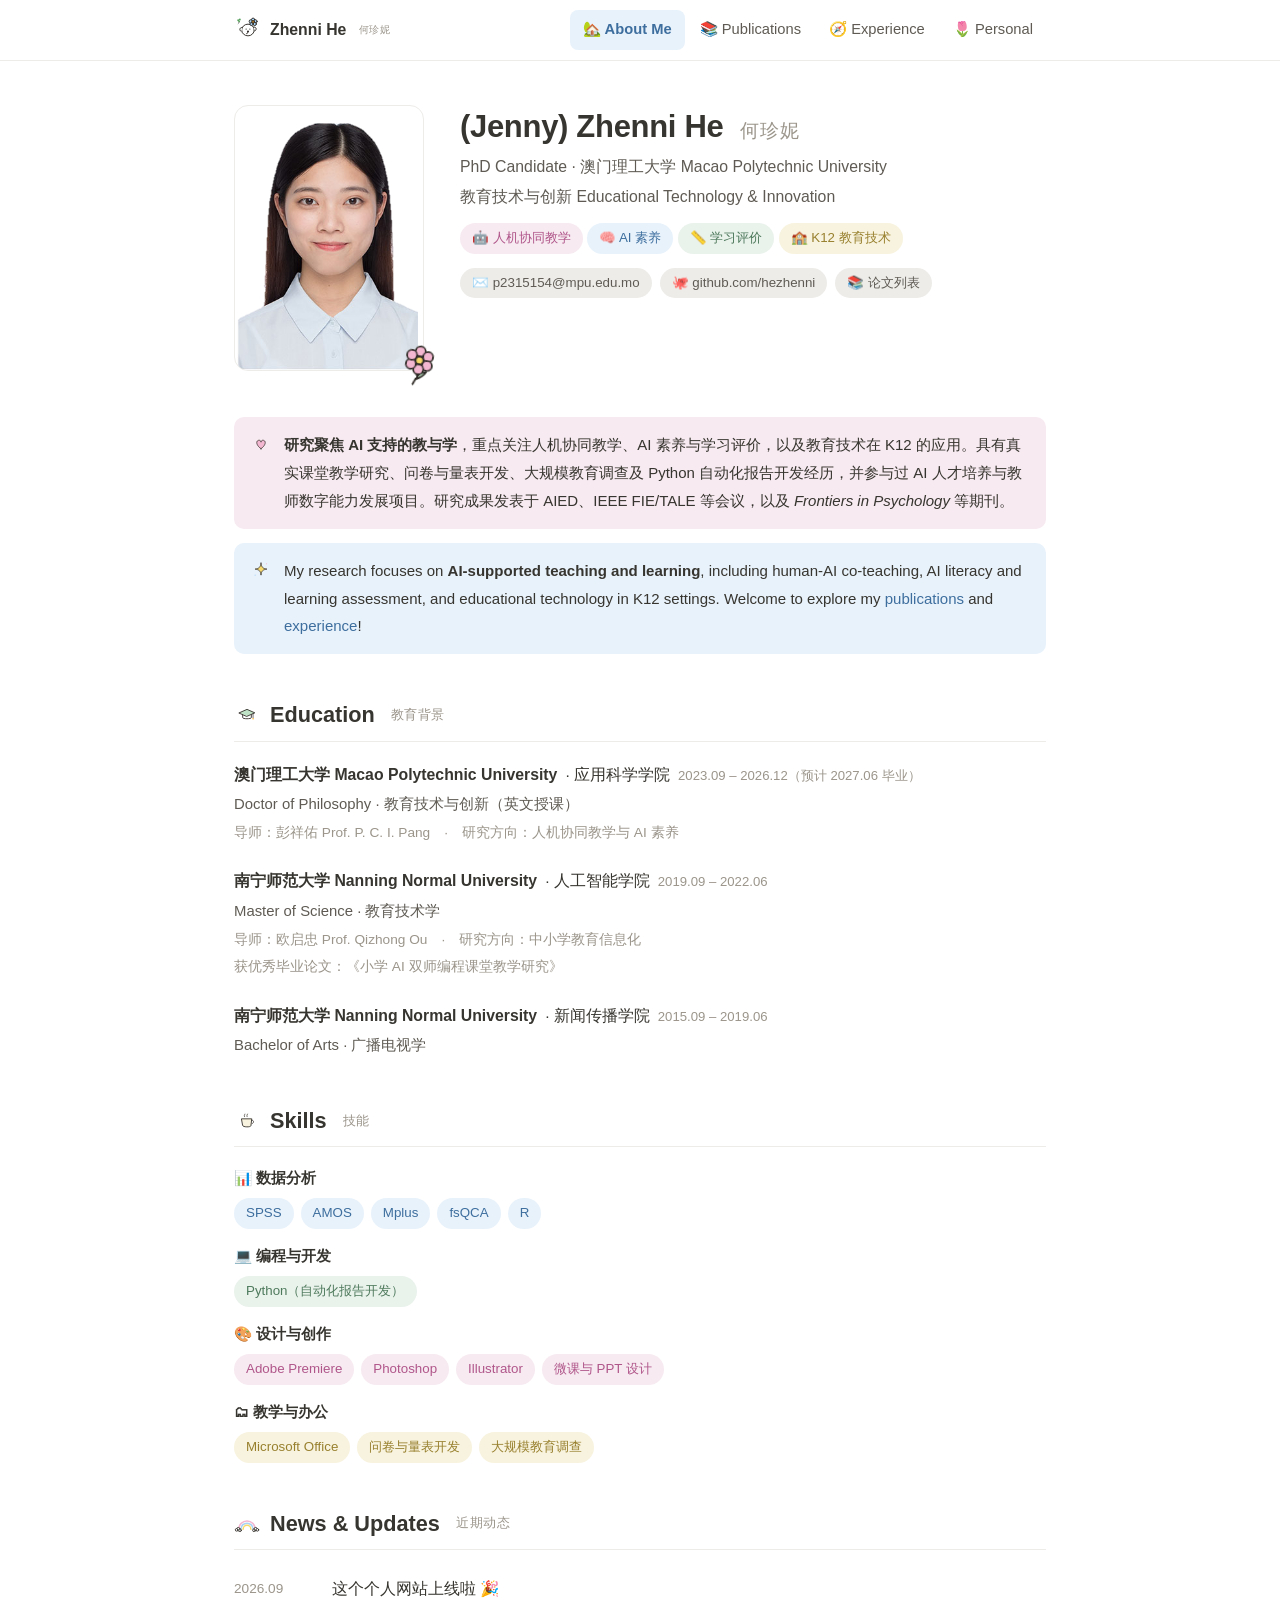
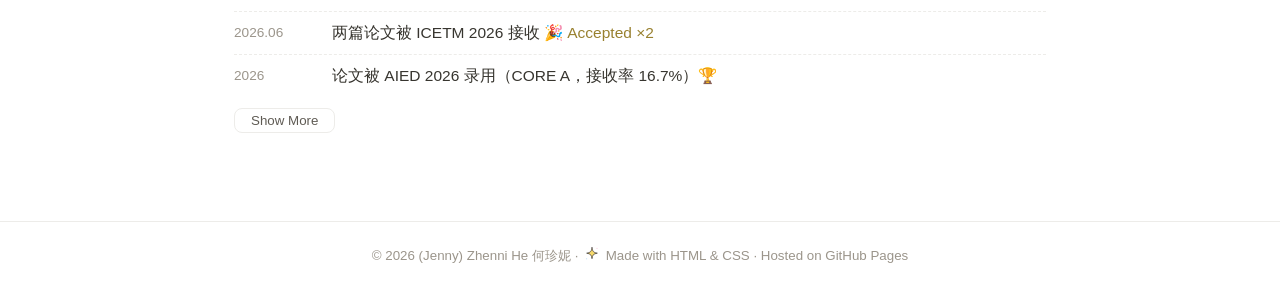
==== index.html @ 429da745 "Add files via upload" ====
<!DOCTYPE html>
<html lang="zh-CN">
<head>
<meta charset="UTF-8">
<meta name="viewport" content="width=device-width, initial-scale=1.0">
<title>(Jenny) Zhenni He 何珍妮 | About Me</title>
<meta name="description" content="个人主页 · (Jenny) Zhenni He — AI支持的教与学 / 人机协同教学 / AI素养">
<link rel="icon" href="images/doodles/sparkle.svg">
<link rel="stylesheet" href="style.css">
</head>
<body>

<nav class="nav">
  <div class="nav-inner">
    <a class="nav-brand" href="index.html">
      <img src="images/doodles/dog-flower.svg" alt="">Zhenni&nbsp;He<span class="cn">何珍妮</span>
    </a>
    <button class="nav-toggle" id="navToggle" aria-label="菜单">☰</button>
    <ul class="nav-menu" id="navMenu">
      <li><a class="active" href="index.html">🏡 About Me</a></li>
      <li><a href="publications.html">📚 Publications</a></li>
      <li><a href="experience.html">🧭 Experience</a></li>
      <li><a href="personal.html">🌷 Personal</a></li>
    </ul>
  </div>
</nav>

<main class="page">

  <!-- ===== HERO ===== -->
  <header class="hero">
    <div class="hero-photo">
      <img class="photo" src="images/profile.png" alt="Zhenni He 的照片">
      <img class="doodle-badge" src="images/doodles/flower.svg" alt="">
    </div>

    <div class="hero-info">
      <h1>(Jenny) Zhenni He <span class="cn">何珍妮</span></h1>
      <p class="hero-title">
        PhD Candidate · 澳门理工大学 Macao Polytechnic University<br>
        教育技术与创新 Educational Technology &amp; Innovation
      </p>

      <p class="hero-tags" style="margin-bottom:0">
        <span class="chip pink">🤖 人机协同教学</span>
        <span class="chip blue">🧠 AI 素养</span>
        <span class="chip green">📏 学习评价</span>
        <span class="chip yellow">🏫 K12 教育技术</span>
      </p>

      <p class="hero-links">
        <a class="chip" href="mailto:p2315154@mpu.edu.mo">✉️ p2315154@mpu.edu.mo</a>
        <a class="chip" href="https://github.com/hezhenni" target="_blank" rel="noopener">🐙 github.com/hezhenni</a>
        <a class="chip" href="publications.html">📚 论文列表</a>
        <!-- 想加 Google Scholar / ORCID / 微信，复制上面一行改链接即可 -->
      </p>
    </div>
  </header>

  <!-- ===== 自我介绍 ===== -->
  <section class="section">
    <div class="callout c-pink">
      <span class="co-icon"><img src="images/doodles/heart.svg" alt=""></span>
      <p><strong>研究聚焦 AI 支持的教与学</strong>，重点关注人机协同教学、AI 素养与学习评价，以及教育技术在 K12 的应用。具有真实课堂教学研究、问卷与量表开发、大规模教育调查及 Python 自动化报告开发经历，并参与过 AI 人才培养与教师数字能力发展项目。研究成果发表于 AIED、IEEE FIE/TALE 等会议，以及 <em>Frontiers in Psychology</em> 等期刊。</p>
    </div>
    <div class="callout c-blue">
      <span class="co-icon"><img src="images/doodles/sparkle.svg" alt=""></span>
      <p>My research focuses on <strong>AI-supported teaching and learning</strong>, including human-AI co-teaching, AI literacy and learning assessment, and educational technology in K12 settings. Welcome to explore my <a href="publications.html">publications</a> and <a href="experience.html">experience</a>!</p>
    </div>
  </section>

  <!-- ===== 教育背景 ===== -->
  <section class="section" id="education">
    <h2 class="section-title"><img src="images/doodles/grad-cap.svg" alt="">Education <span class="cn">教育背景</span></h2>

    <div class="entry">
      <div class="entry-head">
        <strong>澳门理工大学 Macao Polytechnic University</strong> · 应用科学学院
        <span class="entry-date">2023.09 – 2026.12（预计 2027.06 毕业）</span>
      </div>
      <p>Doctor of Philosophy · 教育技术与创新（英文授课）<br>
      <span class="muted">导师：彭祥佑 Prof. P. C. I. Pang　·　研究方向：人机协同教学与 AI 素养</span></p>
    </div>

    <div class="entry">
      <div class="entry-head">
        <strong>南宁师范大学 Nanning Normal University</strong> · 人工智能学院
        <span class="entry-date">2019.09 – 2022.06</span>
      </div>
      <p>Master of Science · 教育技术学<br>
      <span class="muted">导师：欧启忠 Prof. Qizhong Ou　·　研究方向：中小学教育信息化<br>
      获优秀毕业论文：《小学 AI 双师编程课堂教学研究》</span></p>
    </div>

    <div class="entry">
      <div class="entry-head">
        <strong>南宁师范大学 Nanning Normal University</strong> · 新闻传播学院
        <span class="entry-date">2015.09 – 2019.06</span>
      </div>
      <p>Bachelor of Arts · 广播电视学</p>
    </div>
  </section>

  <!-- ===== 技能 ===== -->
  <section class="section" id="skills">
    <h2 class="section-title"><img src="images/doodles/coffee.svg" alt="">Skills <span class="cn">技能</span></h2>

    <div class="skill-group">
      <div class="skill-name">📊 数据分析</div>
      <div class="skill-tags">
        <span class="chip blue">SPSS</span><span class="chip blue">AMOS</span>
        <span class="chip blue">Mplus</span><span class="chip blue">fsQCA</span>
        <span class="chip blue">R</span>
      </div>
    </div>

    <div class="skill-group">
      <div class="skill-name">💻 编程与开发</div>
      <div class="skill-tags">
        <span class="chip green">Python（自动化报告开发）</span>
      </div>
    </div>

    <div class="skill-group">
      <div class="skill-name">🎨 设计与创作</div>
      <div class="skill-tags">
        <span class="chip pink">Adobe Premiere</span><span class="chip pink">Photoshop</span>
        <span class="chip pink">Illustrator</span><span class="chip pink">微课与 PPT 设计</span>
      </div>
    </div>

    <div class="skill-group">
      <div class="skill-name">🗂 教学与办公</div>
      <div class="skill-tags">
        <span class="chip yellow">Microsoft Office</span>
        <span class="chip yellow">问卷与量表开发</span>
        <span class="chip yellow">大规模教育调查</span>
      </div>
    </div>
  </section>

  <!-- ===== 近期动态 ===== -->
  <section class="section" id="news">
    <h2 class="section-title"><img src="images/doodles/rainbow.svg" alt="">News &amp; Updates <span class="cn">近期动态</span></h2>

    <ul class="timeline">
      <li><span class="date">2026.09</span><span>这个个人网站上线啦 🎉</span></li>
      <li><span class="date">2026.06</span><span>两篇论文被 ICETM 2026 接收 <span class="award">🎉 Accepted ×2</span></span></li>
      <li><span class="date">2026</span><span>论文被 AIED 2026 录用（CORE A，接收率 16.7%）<span class="award">🏆</span></span></li>
    </ul>

    <ul class="timeline expand-content" id="newsMore">
      <li><span class="date">2026.05</span><span>AI 素养量表论文投稿 <em>ETR&amp;D</em>（Under Review）</span></li>
      <li><span class="date">2026</span><span>参编论文被 <em>Virtual Reality</em>（SCI Q1）接收 <span class="award">🎉</span></span></li>
      <li><span class="date">2025.12</span><span>TALE 2025 会议论文发表 <span class="loc">📍 IEEE TALE</span></span></li>
      <li><span class="date">2025</span><span>期刊论文三连发：<em>Frontiers in Psychology</em> · <em>PLOS ONE</em> · <em>JMIR Aging</em></span></li>
      <li><span class="date">2025</span><span>粤港澳大湾区 AI 人才培养书章获论文三等奖 <span class="award">🏆 三等奖</span></span></li>
      <li><span class="date">2024.10</span><span>IEEE FIE 2024 会议论文发表 <span class="loc">📍 IEEE FIE</span></span></li>
      <li><span class="date">2024 – 2025</span><span>主持澳门基金会项目「AIGC 时代大湾区人工智能人才培养研究」顺利结题 ✅</span></li>
      <li><span class="date">2023.09</span><span>进入澳门理工大学，开始博士生涯 🎓</span></li>
    </ul>

    <button class="btn-expand" data-target="newsMore">Show More</button>
  </section>

</main>

<footer class="footer">
  <p>© 2026 (Jenny) Zhenni He 何珍妮 ·
     <img src="images/doodles/sparkle.svg" alt=""> Made with HTML &amp; CSS · Hosted on GitHub Pages</p>
</footer>

<script src="main.js"></script>
</body>
</html>
---- style.css ----
/* ============================================================
   (Jenny) Zhenni He — 个人网站样式
   风格：白底 · Notion 简约 · 蜡笔简笔画涂鸦 · 马卡龙浅色点缀
   浅色块：粉 #F7EAF1 / 蓝 #E8F2FB / 绿 #EAF2EC / 黄 #F8F3DE
   ============================================================ */

:root {
  --bg:          #FFFFFF;
  --text:        #37352F;   /* Notion 正文黑 */
  --text-soft:   #5F5B54;
  --muted:       #9B958B;
  --line:        #EDECE9;   /* Notion 分隔线 */

  --pink:        #F7EAF1;
  --blue:        #E8F2FB;
  --green:       #EAF2EC;
  --yellow:      #F8F3DE;

  --pink-deep:   #B0568A;
  --blue-deep:   #3D6E9E;
  --green-deep:  #4E7A5C;
  --yellow-deep: #98802F;

  --radius: 10px;
  --maxw:   860px;
}

* { box-sizing: border-box; }

html { scroll-behavior: smooth; }

body {
  margin: 0;
  background: var(--bg);
  color: var(--text);
  font-family: -apple-system, BlinkMacSystemFont, "PingFang SC",
               "Hiragino Sans GB", "Microsoft YaHei", "Segoe UI", sans-serif;
  font-size: 15.5px;
  line-height: 1.85;
}

h1, h2, h3 { margin: 0; color: var(--text); line-height: 1.4; }
h1 { font-size: 2em; letter-spacing: -0.01em; }
h2 { font-size: 1.4em; }
h3 { font-size: 1.08em; }

p { margin: 0 0 1em; }
strong { font-weight: 600; }

.cn {
  font-size: 0.62em;
  font-weight: 400;
  color: var(--muted);
  margin-left: 0.45em;
  letter-spacing: 0.04em;
}

a { color: var(--blue-deep); text-decoration: none; }
a:hover { text-decoration: underline; text-underline-offset: 3px; }

code {
  background: var(--line);
  padding: 1px 6px;
  border-radius: 5px;
  font-size: 0.86em;
  font-family: "SF Mono", Menlo, Consolas, monospace;
}

.muted { color: var(--muted); font-size: 0.92em; }

/* ---------- 顶部导航 ---------- */

.nav {
  position: sticky;
  top: 0;
  z-index: 100;
  background: rgba(255, 255, 255, .94);
  backdrop-filter: saturate(180%) blur(10px);
  border-bottom: 1px solid var(--line);
}

.nav-inner {
  max-width: var(--maxw);
  margin: 0 auto;
  padding: 0 24px;
  height: 60px;
  display: flex;
  align-items: center;
  justify-content: space-between;
  gap: 16px;
}

.nav-brand {
  display: flex;
  align-items: center;
  gap: 8px;
  font-weight: 600;
  color: var(--text);
  font-size: 1.02em;
  white-space: nowrap;
}
.nav-brand:hover { text-decoration: none; }
.nav-brand img { width: 28px; height: 28px; }

.nav-menu {
  list-style: none;
  display: flex;
  gap: 2px;
  margin: 0;
  padding: 0;
}

.nav-menu a {
  display: inline-block;
  padding: 6px 13px;
  border-radius: 8px;
  color: var(--text-soft);
  font-size: 0.95em;
  white-space: nowrap;
}
.nav-menu a:hover { background: #F4F3F0; text-decoration: none; }
.nav-menu a.active { background: var(--blue); color: var(--blue-deep); font-weight: 600; }

.nav-toggle {
  display: none;
  background: none;
  border: 1px solid var(--line);
  border-radius: 8px;
  font-size: 1.05em;
  padding: 2px 10px;
  cursor: pointer;
  color: var(--text);
}

/* ---------- 页面主体 ---------- */

.page {
  max-width: var(--maxw);
  margin: 0 auto;
  padding: 44px 24px 40px;
}

.page-header { position: relative; margin-bottom: 40px; }

.page-icon {
  width: 52px; height: 52px;
  margin-bottom: 14px;
}
.page-icon img { width: 100%; height: 100%; }

.page-header h1 { margin-bottom: 6px; }
.page-sub { color: var(--muted); margin: 0; }

/* 页角散落的涂鸦装饰 */
.doodle-float {
  position: absolute;
  right: 0;
  top: -6px;
  width: 84px;
  opacity: .9;
  pointer-events: none;
}
.doodle-float.small { width: 52px; right: 86px; top: 46px; opacity: .75; }

/* ---------- 版块 ---------- */

.section { margin-bottom: 46px; scroll-margin-top: 80px; }

.section-title {
  display: flex;
  align-items: center;
  gap: 10px;
  margin-bottom: 18px;
  padding-bottom: 10px;
  border-bottom: 1px solid var(--line);
}
.section-title img { width: 26px; height: 26px; }

/* Notion 式彩色 Callout 块 */
.callout {
  display: flex;
  gap: 12px;
  padding: 14px 16px;
  border-radius: var(--radius);
  margin-bottom: 14px;
  font-size: 0.97em;
}
.callout .co-icon { flex: 0 0 auto; width: 22px; padding-top: 2px; }
.callout .co-icon img { width: 22px; height: 22px; }
.callout p { margin: 0; }

.c-pink   { background: var(--pink); }
.c-blue   { background: var(--blue); }
.c-green  { background: var(--green); }
.c-yellow { background: var(--yellow); }

/* ---------- HERO（About Me 顶部） ---------- */

.hero {
  display: flex;
  gap: 36px;
  align-items: flex-start;
  margin-bottom: 46px;
}

.hero-photo {
  flex: 0 0 190px;
  width: 190px;
  position: relative;
}
.hero-photo img.photo {
  width: 100%;
  border-radius: 14px;
  border: 1px solid var(--line);
  display: block;
}
.hero-photo .doodle-badge {
  position: absolute;
  width: 54px;
  right: -22px;
  bottom: -20px;
  transform: rotate(8deg);
}

.hero-info h1 { margin-bottom: 4px; }
.hero-title { color: var(--text-soft); margin-bottom: 12px; font-size: 1.02em; }
.hero-links { display: flex; flex-wrap: wrap; gap: 8px; margin-top: 14px; }

.chip {
  display: inline-flex;
  align-items: center;
  gap: 6px;
  padding: 3px 12px;
  border-radius: 20px;
  font-size: 0.86em;
  background: var(--line);
  color: var(--text-soft);
}
.chip:hover { text-decoration: none; filter: brightness(0.97); }
.chip.pink   { background: var(--pink);   color: var(--pink-deep); }
.chip.blue   { background: var(--blue);   color: var(--blue-deep); }
.chip.green  { background: var(--green);  color: var(--green-deep); }
.chip.yellow { background: var(--yellow); color: var(--yellow-deep); }

/* ---------- 列表 ---------- */

.list { list-style: none; padding: 0; margin: 0 0 1em; }
.list li { margin-bottom: 14px; padding-left: 20px; position: relative; }
.list li::before {
  content: "";
  position: absolute;
  left: 2px; top: 0.78em;
  width: 7px; height: 7px;
  border-radius: 50%;
  background: var(--pink);
  outline: 1.5px solid var(--pink-deep);
}

/* ---------- 时间线 News ---------- */

.timeline { list-style: none; padding: 0; margin: 0 0 8px; }
.timeline li {
  display: flex;
  gap: 14px;
  padding: 7px 0;
  border-bottom: 1px dashed var(--line);
}
.timeline li:last-child { border-bottom: none; }
.timeline .date {
  flex: 0 0 84px;
  color: var(--muted);
  font-size: 0.88em;
  font-variant-numeric: tabular-nums;
  padding-top: 1px;
  white-space: nowrap;
}
.timeline .award { color: var(--yellow-deep); }
.timeline .loc   { color: var(--muted); font-size: 0.88em; margin-left: 6px; }

.expand-content { display: none; }
.expand-content.show { display: block; }

.btn-expand {
  background: #fff;
  border: 1px solid var(--line);
  border-radius: 8px;
  padding: 4px 16px;
  font-size: 0.86em;
  font-weight: 500;
  color: var(--text-soft);
  cursor: pointer;
  font-family: inherit;
}
.btn-expand:hover { background: #F4F3F0; }

/* ---------- 技能 ---------- */

.skill-group { margin-bottom: 14px; }
.skill-group .skill-name {
  font-weight: 600;
  font-size: 0.95em;
  margin-bottom: 6px;
}
.skill-tags { display: flex; flex-wrap: wrap; gap: 7px; }

/* ---------- 论文条目 ---------- */

.pub-count { display: flex; flex-wrap: wrap; gap: 8px; margin-bottom: 26px; }

.pub-list { list-style: none; padding: 0; margin: 0; counter-reset: pub; }
.pub-item {
  counter-increment: pub;
  position: relative;
  padding: 13px 14px 13px 46px;
  border: 1px solid var(--line);
  border-radius: var(--radius);
  margin-bottom: 10px;
  background: #fff;
  transition: border-color .15s;
}
.pub-item:hover { border-color: #DCDAD5; }
.pub-item::before {
  content: counter(pub);
  position: absolute;
  left: 14px; top: 14px;
  width: 22px; height: 22px;
  border-radius: 6px;
  background: var(--line);
  color: var(--text-soft);
  font-size: 0.78em;
  font-weight: 600;
  display: flex;
  align-items: center;
  justify-content: center;
}
.pub-item .pub-text { margin: 0; font-size: 0.95em; }
.pub-item em { color: var(--text-soft); }
.pub-item .me { font-weight: 700; }          /* 自己的名字加粗 */

.pub-badges { margin-top: 7px; display: flex; flex-wrap: wrap; gap: 6px; }
.badge {
  display: inline-block;
  padding: 1px 9px;
  border-radius: 6px;
  font-size: 0.76em;
  font-weight: 600;
  background: var(--line);
  color: var(--text-soft);
}
.badge.pink   { background: var(--pink);   color: var(--pink-deep); }
.badge.blue   { background: var(--blue);   color: var(--blue-deep); }
.badge.green  { background: var(--green);  color: var(--green-deep); }
.badge.yellow { background: var(--yellow); color: var(--yellow-deep); }

/* ---------- 经历条目 ---------- */

.entry { margin-bottom: 20px; }
.entry-head { margin-bottom: 2px; display: flex; flex-wrap: wrap; align-items: baseline; gap: 8px; }
.entry-head strong { font-size: 1.02em; }
.entry-date {
  color: var(--muted);
  font-size: 0.85em;
  white-space: nowrap;
}
.entry p { margin: 0; color: var(--text-soft); font-size: 0.96em; }

/* ---------- 卡片（作品等） ---------- */

.grid {
  display: grid;
  grid-template-columns: repeat(auto-fill, minmax(240px, 1fr));
  gap: 14px;
}

.card {
  border: 1px solid var(--line);
  border-radius: var(--radius);
  padding: 16px 18px;
  background: #fff;
  transition: box-shadow .15s, transform .15s;
}
.card:hover {
  transform: translateY(-2px);
  box-shadow: 0 6px 18px rgba(55, 53, 47, .07);
}
.card .card-icon { width: 34px; height: 34px; margin-bottom: 10px; }
.card .card-icon img { width: 100%; height: 100%; }
.card h3 { margin-bottom: 4px; font-size: 1em; }
.card p { margin: 0; font-size: 0.9em; color: var(--text-soft); }
.card .card-badges { margin-top: 10px; display: flex; gap: 6px; flex-wrap: wrap; }

/* ---------- 页脚 ---------- */

.footer {
  border-top: 1px solid var(--line);
  padding: 22px 24px 26px;
  text-align: center;
  color: var(--muted);
  font-size: 0.86em;
}
.footer img { width: 20px; height: 20px; vertical-align: -4px; }

/* ---------- 手机端 ---------- */

@media (max-width: 720px) {
  .nav-inner { height: auto; padding: 10px 16px; flex-wrap: wrap; }
  .nav-toggle { display: block; order: 2; }
  .nav-menu {
    display: none;
    order: 3;
    width: 100%;
    flex-direction: column;
    gap: 0;
    padding: 6px 0;
  }
  .nav-menu.show { display: flex; }
  .nav-menu a { padding: 9px 8px; }

  .page { padding: 28px 18px 32px; }
  .hero { flex-direction: column; gap: 24px; }
  .hero-photo { flex: none; width: 150px; }
  .hero-photo .doodle-badge { right: -14px; bottom: -16px; width: 44px; }
  .doodle-float { display: none; }
  .timeline li { flex-direction: column; gap: 0; }
  .pub-item { padding-left: 14px; }
  .pub-item::before { display: none; }
}
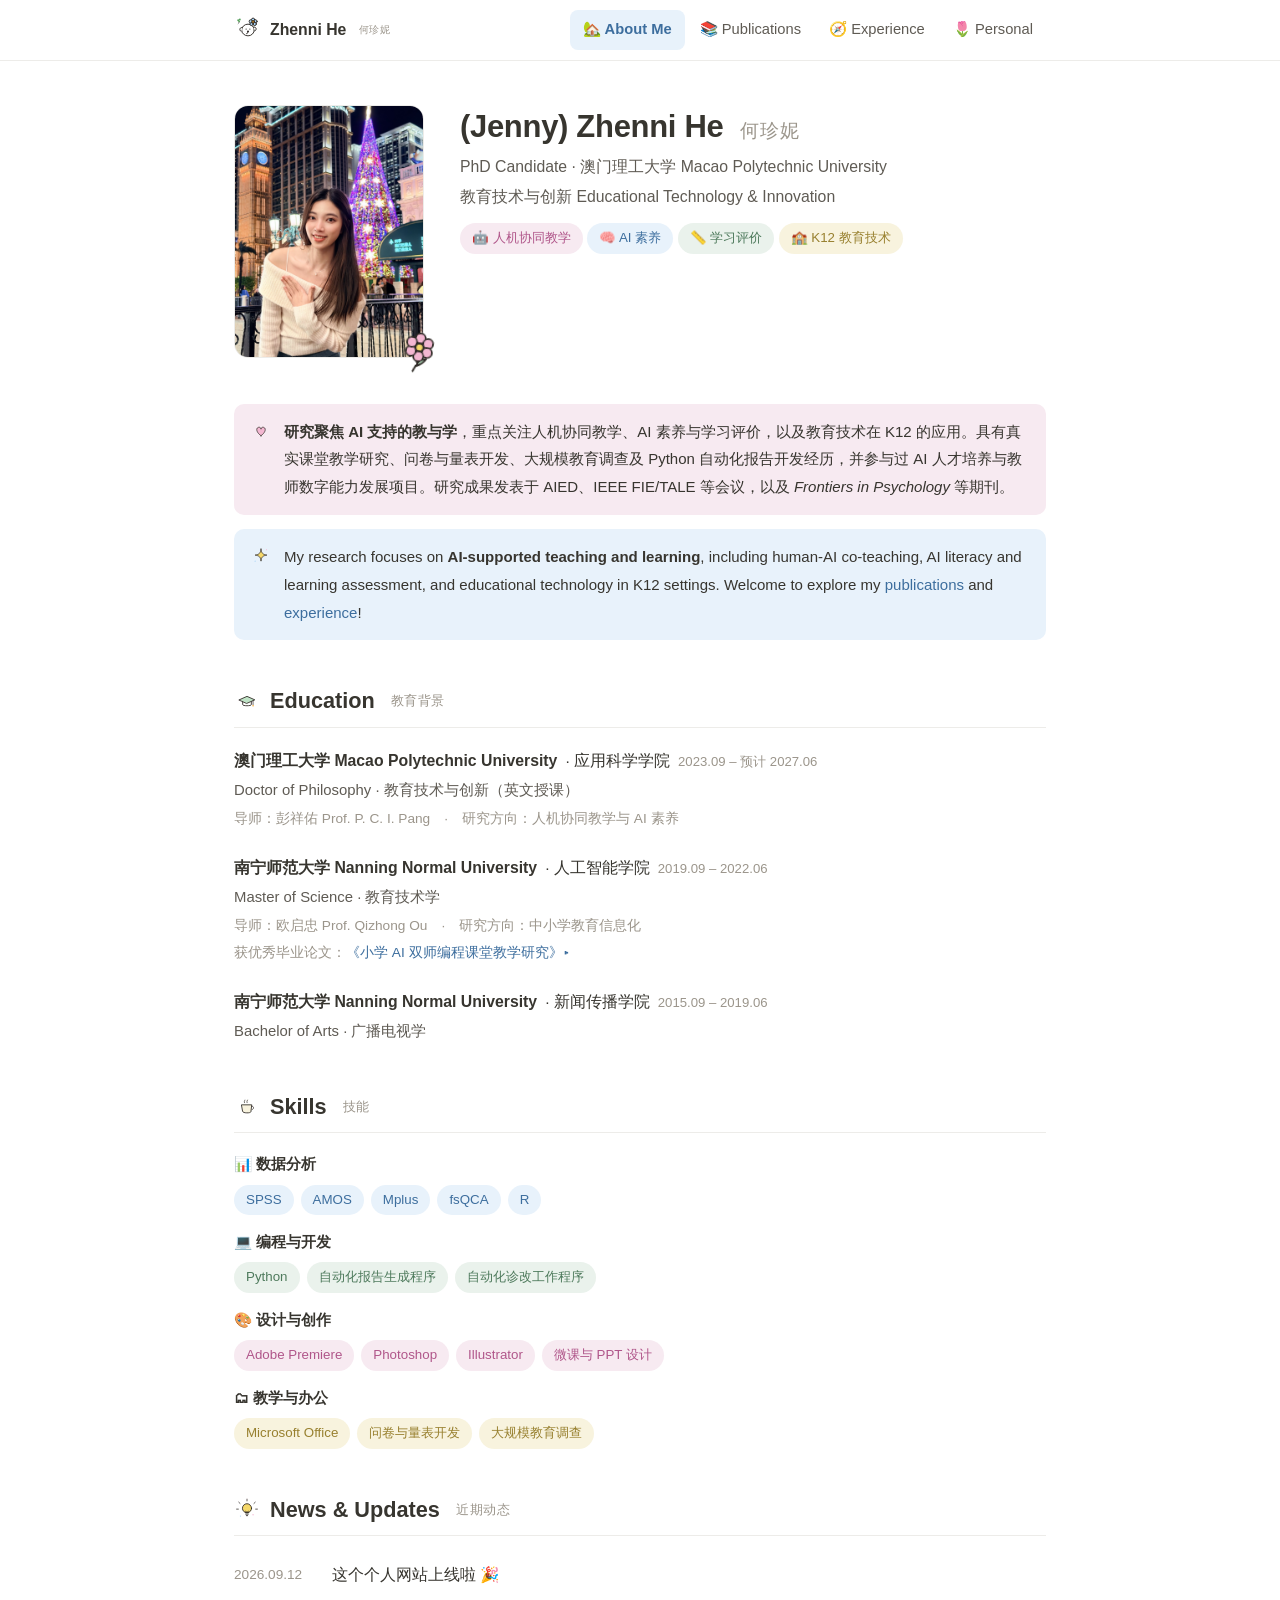
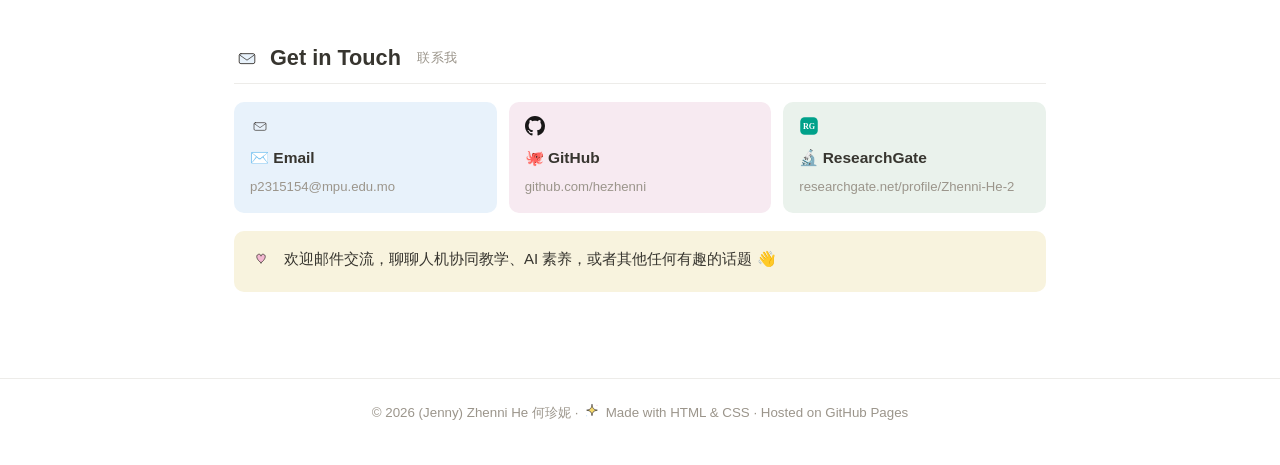
==== commit a4d6be80: "Add files via upload" ====
--- a/index.html
+++ b/index.html
@@ -7,6 +7,8 @@
 <meta name="description" content="个人主页 · (Jenny) Zhenni He — AI支持的教与学 / 人机协同教学 / AI素养">
 <link rel="icon" href="images/doodles/sparkle.svg">
 <link rel="stylesheet" href="style.css">
+<script data-goatcounter="https://jennyoom.goatcounter.com/count"
+        async src="//gc.zgo.at/count.js"></script>
 </head>
 <body>
 
@@ -30,7 +32,7 @@
   <!-- ===== HERO ===== -->
   <header class="hero">
     <div class="hero-photo">
-      <img class="photo" src="images/profile.png" alt="Zhenni He 的照片">
+      <img class="photo" src="images/profile.jpg" alt="Zhenni He 的照片">
       <img class="doodle-badge" src="images/doodles/flower.svg" alt="">
     </div>
 
@@ -46,13 +48,6 @@
         <span class="chip blue">🧠 AI 素养</span>
         <span class="chip green">📏 学习评价</span>
         <span class="chip yellow">🏫 K12 教育技术</span>
-      </p>
-
-      <p class="hero-links">
-        <a class="chip" href="mailto:p2315154@mpu.edu.mo">✉️ p2315154@mpu.edu.mo</a>
-        <a class="chip" href="https://github.com/hezhenni" target="_blank" rel="noopener">🐙 github.com/hezhenni</a>
-        <a class="chip" href="publications.html">📚 论文列表</a>
-        <!-- 想加 Google Scholar / ORCID / 微信，复制上面一行改链接即可 -->
       </p>
     </div>
   </header>
@@ -76,7 +71,7 @@
     <div class="entry">
       <div class="entry-head">
         <strong>澳门理工大学 Macao Polytechnic University</strong> · 应用科学学院
-        <span class="entry-date">2023.09 – 2026.12（预计 2027.06 毕业）</span>
+        <span class="entry-date">2023.09 – 预计 2027.06</span>
       </div>
       <p>Doctor of Philosophy · 教育技术与创新（英文授课）<br>
       <span class="muted">导师：彭祥佑 Prof. P. C. I. Pang　·　研究方向：人机协同教学与 AI 素养</span></p>
@@ -89,7 +84,7 @@
       </div>
       <p>Master of Science · 教育技术学<br>
       <span class="muted">导师：欧启忠 Prof. Qizhong Ou　·　研究方向：中小学教育信息化<br>
-      获优秀毕业论文：《小学 AI 双师编程课堂教学研究》</span></p>
+      获优秀毕业论文：<a href="https://www.bilibili.com/video/BV1Yv4y1X77A/" target="_blank" rel="noopener">《小学 AI 双师编程课堂教学研究》▸</a></span></p>
     </div>
 
     <div class="entry">
@@ -117,7 +112,9 @@
     <div class="skill-group">
       <div class="skill-name">💻 编程与开发</div>
       <div class="skill-tags">
-        <span class="chip green">Python（自动化报告开发）</span>
+        <span class="chip green">Python</span>
+        <span class="chip green">自动化报告生成程序</span>
+        <span class="chip green">自动化诊改工作程序</span>
       </div>
     </div>
 
@@ -141,29 +138,48 @@
 
   <!-- ===== 近期动态 ===== -->
   <section class="section" id="news">
-    <h2 class="section-title"><img src="images/doodles/rainbow.svg" alt="">News &amp; Updates <span class="cn">近期动态</span></h2>
+    <h2 class="section-title"><img src="images/doodles/lightbulb.svg" alt="">News &amp; Updates <span class="cn">近期动态</span></h2>
 
     <ul class="timeline">
-      <li><span class="date">2026.09</span><span>这个个人网站上线啦 🎉</span></li>
-      <li><span class="date">2026.06</span><span>两篇论文被 ICETM 2026 接收 <span class="award">🎉 Accepted ×2</span></span></li>
-      <li><span class="date">2026</span><span>论文被 AIED 2026 录用（CORE A，接收率 16.7%）<span class="award">🏆</span></span></li>
+      <li><span class="date">2026.09.12</span><span>这个个人网站上线啦 🎉</span></li>
     </ul>
+  </section>
 
-    <ul class="timeline expand-content" id="newsMore">
-      <li><span class="date">2026.05</span><span>AI 素养量表论文投稿 <em>ETR&amp;D</em>（Under Review）</span></li>
-      <li><span class="date">2026</span><span>参编论文被 <em>Virtual Reality</em>（SCI Q1）接收 <span class="award">🎉</span></span></li>
-      <li><span class="date">2025.12</span><span>TALE 2025 会议论文发表 <span class="loc">📍 IEEE TALE</span></span></li>
-      <li><span class="date">2025</span><span>期刊论文三连发：<em>Frontiers in Psychology</em> · <em>PLOS ONE</em> · <em>JMIR Aging</em></span></li>
-      <li><span class="date">2025</span><span>粤港澳大湾区 AI 人才培养书章获论文三等奖 <span class="award">🏆 三等奖</span></span></li>
-      <li><span class="date">2024.10</span><span>IEEE FIE 2024 会议论文发表 <span class="loc">📍 IEEE FIE</span></span></li>
-      <li><span class="date">2024 – 2025</span><span>主持澳门基金会项目「AIGC 时代大湾区人工智能人才培养研究」顺利结题 ✅</span></li>
-      <li><span class="date">2023.09</span><span>进入澳门理工大学，开始博士生涯 🎓</span></li>
-    </ul>
+  <!-- ===== 联系方式 ===== -->
+  <section class="section" id="contact">
+    <h2 class="section-title"><img src="images/doodles/mail.svg" alt="">Get in Touch <span class="cn">联系我</span></h2>
 
-    <button class="btn-expand" data-target="newsMore">Show More</button>
+    <div class="social">
+      <a class="social-card c-blue" href="mailto:p2315154@mpu.edu.mo">
+        <img src="images/doodles/mail.svg" alt="">✉️ Email<span class="muted">p2315154@mpu.edu.mo</span>
+      </a>
+      <a class="social-card c-pink" href="https://github.com/hezhenni" target="_blank" rel="noopener">
+        <img src="images/doodles/github.svg" alt="">🐙 GitHub<span class="muted">github.com/hezhenni</span>
+      </a>
+      <a class="social-card c-green" href="https://www.researchgate.net/profile/Zhenni-He-2" target="_blank" rel="noopener">
+        <img src="images/doodles/researchgate.svg" alt="">🔬 ResearchGate<span class="muted">researchgate.net/profile/Zhenni-He-2</span>
+      </a>
+    </div>
+
+    <div class="callout c-yellow" style="margin-top:18px">
+      <span class="co-icon"><img src="images/doodles/heart.svg" alt=""></span>
+      <p>欢迎邮件交流，聊聊人机协同教学、AI 素养，或者其他任何有趣的话题 👋</p>
+    </div>
   </section>
 
 </main>
+
+<!-- 主页两侧空白装饰（仅宽屏显示，窄屏自动隐藏，不挡内容） -->
+<div class="side-deco side-left" aria-hidden="true">
+  <div class="side-pattern"></div>
+  <img class="side-girl" src="images/doodles/girl.svg" alt="">
+</div>
+<div class="side-deco side-right" aria-hidden="true">
+  <div class="side-pattern"></div>
+  <img class="side-doodle d1" src="images/doodles/cat.svg" alt="">
+  <img class="side-doodle d2" src="images/doodles/mail.svg" alt="">
+  <img class="side-doodle d3" src="images/doodles/heart.svg" alt="">
+</div>
 
 <footer class="footer">
   <p>© 2026 (Jenny) Zhenni He 何珍妮 ·
--- a/style.css
+++ b/style.css
@@ -241,6 +241,13 @@
 .chip.blue   { background: var(--blue);   color: var(--blue-deep); }
 .chip.green  { background: var(--green);  color: var(--green-deep); }
 .chip.yellow { background: var(--yellow); color: var(--yellow-deep); }
+
+/* chip 里的小图标（品牌图标等） */
+.chip-icon {
+  width: 15px; height: 15px;
+  border-radius: 4px;
+  object-fit: contain;
+}
 
 /* ---------- 列表 ---------- */
 
@@ -389,6 +396,38 @@
 .card p { margin: 0; font-size: 0.9em; color: var(--text-soft); }
 .card .card-badges { margin-top: 10px; display: flex; gap: 6px; flex-wrap: wrap; }
 
+/* 带封面图的作品卡片（整卡可点击） */
+.card-link { display: block; color: inherit; }
+.card-link:hover { text-decoration: none; }
+.card-cover {
+  width: 100%;
+  aspect-ratio: 16 / 9;
+  object-fit: cover;
+  display: block;
+  border-bottom: 1px solid var(--line);
+  background: var(--line);
+}
+
+/* Get in Touch 社交卡片 */
+.social { display: grid; grid-template-columns: repeat(auto-fill, minmax(220px, 1fr)); gap: 12px; }
+.social-card {
+  display: flex;
+  flex-direction: column;
+  gap: 2px;
+  padding: 14px 16px;
+  border-radius: var(--radius);
+  font-weight: 600;
+  color: var(--text);
+  transition: transform .15s, box-shadow .15s;
+}
+.social-card:hover {
+  text-decoration: none;
+  transform: translateY(-2px);
+  box-shadow: 0 6px 18px rgba(55, 53, 47, .08);
+}
+.social-card img { width: 20px; height: 20px; margin-bottom: 6px; }
+.social-card .muted { font-weight: 400; font-size: 0.85em; word-break: break-all; }
+
 /* ---------- 页脚 ---------- */
 
 .footer {
@@ -399,6 +438,105 @@
   font-size: 0.86em;
 }
 .footer img { width: 20px; height: 20px; vertical-align: -4px; }
+
+/* ============================================================
+   涂鸦轻微浮动动画
+   用属性选择器按文件名命中，不需要改 HTML
+   ============================================================ */
+
+@keyframes floatY {
+  0%, 100% { transform: translateY(0); }
+  50%      { transform: translateY(-7px); }
+}
+@keyframes wag {
+  0%, 100% { transform: rotate(-3.5deg); }
+  50%      { transform: rotate(3.5deg); }
+}
+@keyframes sway {
+  0%, 100% { transform: rotate(-5deg); }
+  50%      { transform: rotate(6deg); }
+}
+@keyframes glow {
+  0%, 100% { filter: drop-shadow(0 0 1px rgba(246, 217, 107, .5)); opacity: .92; }
+  50%      { filter: drop-shadow(0 0 7px rgba(246, 217, 107, .95)); opacity: 1; }
+}
+@keyframes drift {
+  0%, 100% { transform: translateX(0) translateY(0); }
+  50%      { transform: translateX(6px) translateY(-4px); }
+}
+
+/* 页角装饰涂鸦：上下轻轻漂浮 */
+.doodle-float  { animation: drift 7s ease-in-out infinite; }
+.doodle-float.small { animation: floatY 6s ease-in-out infinite; }
+
+/* 页面标题大图标：轻微上下浮动 */
+.page-icon img { animation: floatY 5s ease-in-out infinite; }
+
+/* 小狗（品牌图标 + 页脚）：摇尾巴式左右摆动 */
+img[src*="dog-flower.svg"] { animation: wag 3.2s ease-in-out infinite; }
+.nav-brand img { transform-origin: 50% 90%; }
+
+/* 灯泡：忽明忽暗地发光 */
+img[src*="lightbulb.svg"]  { animation: glow 2.8s ease-in-out infinite; }
+
+/* 彩虹（含云朵）：横向飘动 */
+img[src*="rainbow.svg"]    { animation: drift 9s ease-in-out infinite; }
+
+/* 花 / 星星 / 鲸鱼 / 鸭子等小涂鸦：轻微摇摆或漂浮 */
+.hero-photo .doodle-badge { animation: sway 4.5s ease-in-out infinite; }
+img[src*="doodles/flower.svg"]:not(.doodle-badge) { animation: sway 5s ease-in-out infinite; }
+img[src*="sparkle.svg"]    { animation: floatY 4s ease-in-out infinite; }
+img[src*="whale.svg"]      { animation: drift 8s ease-in-out infinite; }
+img[src*="duck.svg"]       { animation: floatY 6.5s ease-in-out infinite; }
+img[src*="frog.svg"]       { animation: floatY 5.5s ease-in-out infinite; }
+img[src*="cat.svg"]        { animation: sway 6s ease-in-out infinite; }
+
+/* 尊重系统的"减少动态效果"设置 */
+@media (prefers-reduced-motion: reduce) {
+  *, *::before, *::after { animation: none !important; transition: none !important; }
+}
+
+/* ---------- 主页两侧空白装饰（宽屏才显示） ---------- */
+
+.side-deco {
+  position: fixed;
+  top: 0;
+  bottom: 0;
+  width: calc((100vw - 940px) / 2 - 28px);
+  z-index: 0;
+  pointer-events: none;
+  display: none;
+}
+.side-left  { left: 0; }
+.side-right { right: 0; }
+
+/* 极淡的星星底纹 */
+.side-pattern {
+  position: absolute;
+  inset: 0;
+  background-image: url("images/doodles/sparkle.svg");
+  background-size: 46px 46px;
+  opacity: .09;
+}
+
+/* 涂鸦小女孩（左下角） */
+.side-girl {
+  position: absolute;
+  bottom: 44px;
+  left: calc(50% - 70px);
+  width: 140px;
+  animation: floatY 6s ease-in-out infinite;
+}
+
+/* 右侧散落的小涂鸦 */
+.side-doodle { position: absolute; left: calc(50% - 28px); }
+.side-doodle.d1 { top: 16%; width: 56px; animation: sway 6s ease-in-out infinite; }
+.side-doodle.d2 { top: 46%; width: 50px; animation: floatY 7s ease-in-out infinite; }
+.side-doodle.d3 { bottom: 18%; width: 52px; animation: sway 5.5s ease-in-out infinite; }
+
+@media (min-width: 1340px) {
+  .side-deco { display: block; }
+}
 
 /* ---------- 手机端 ---------- */
 
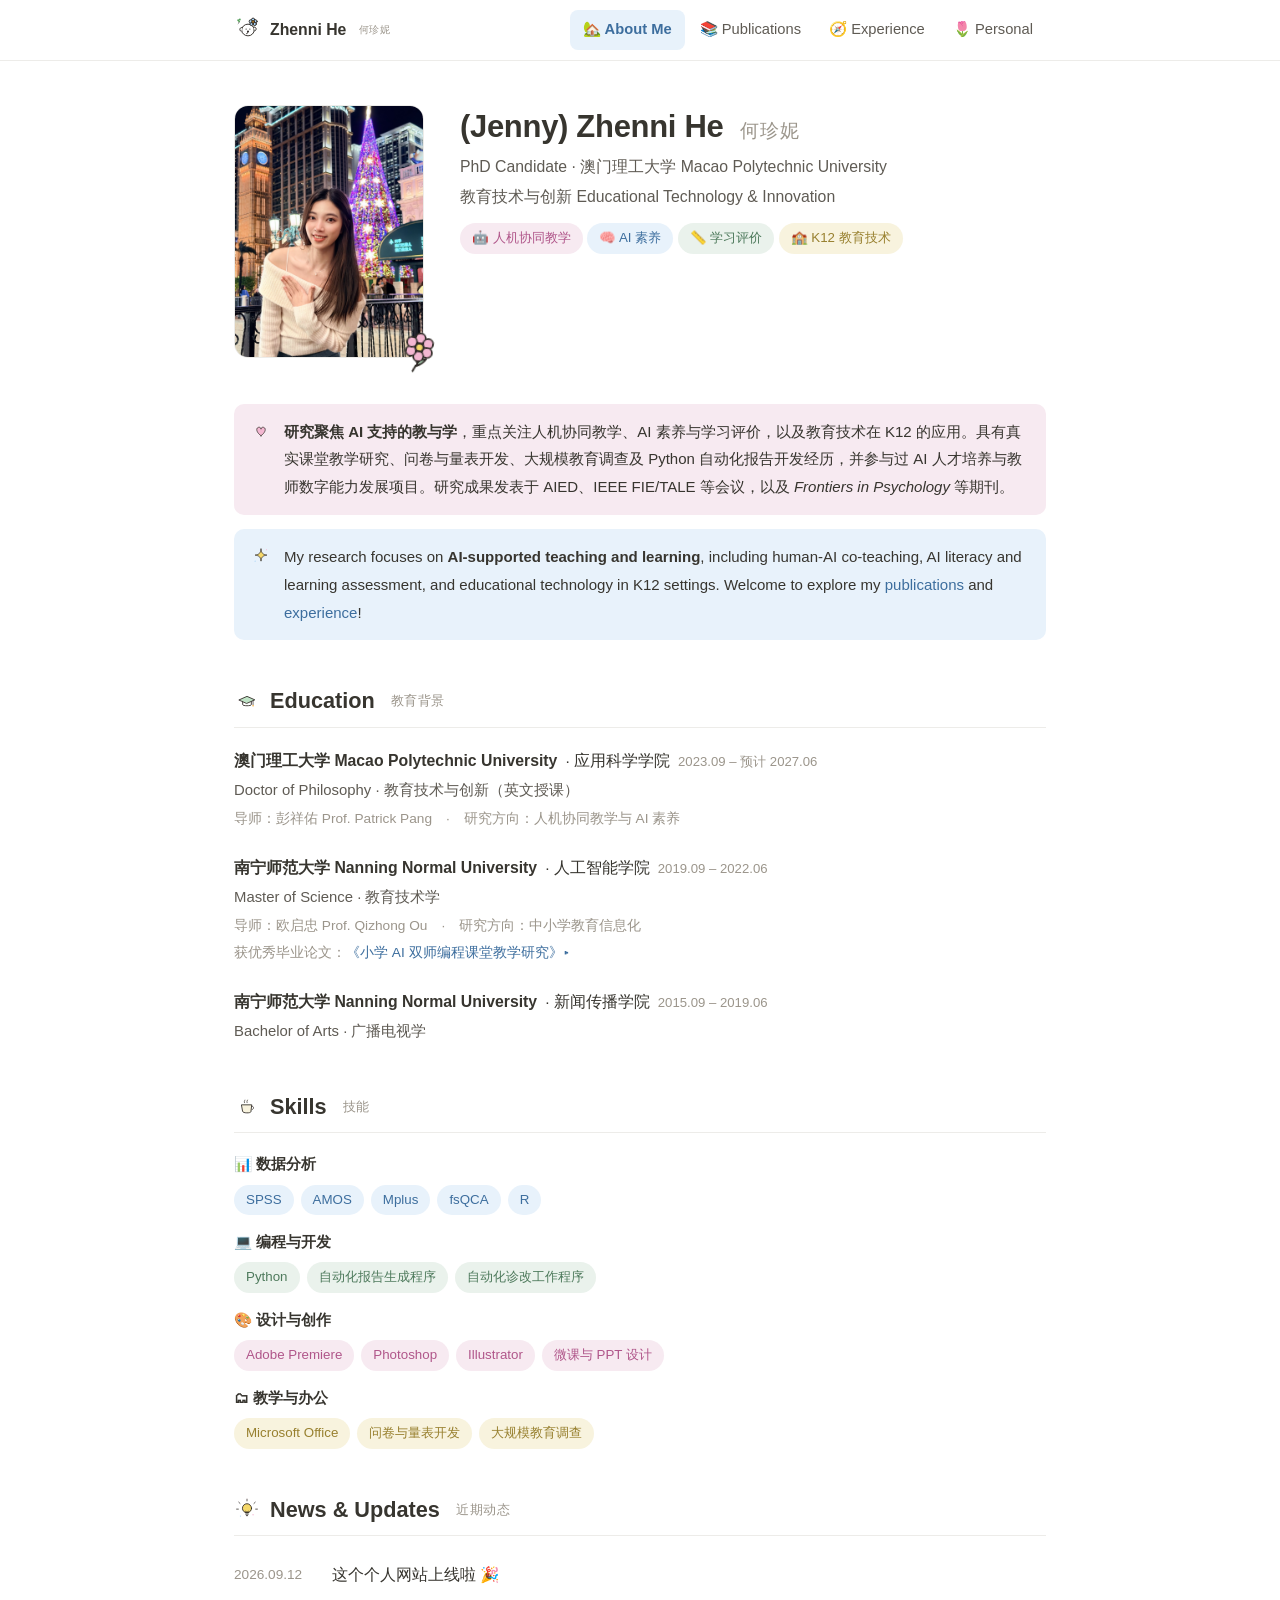
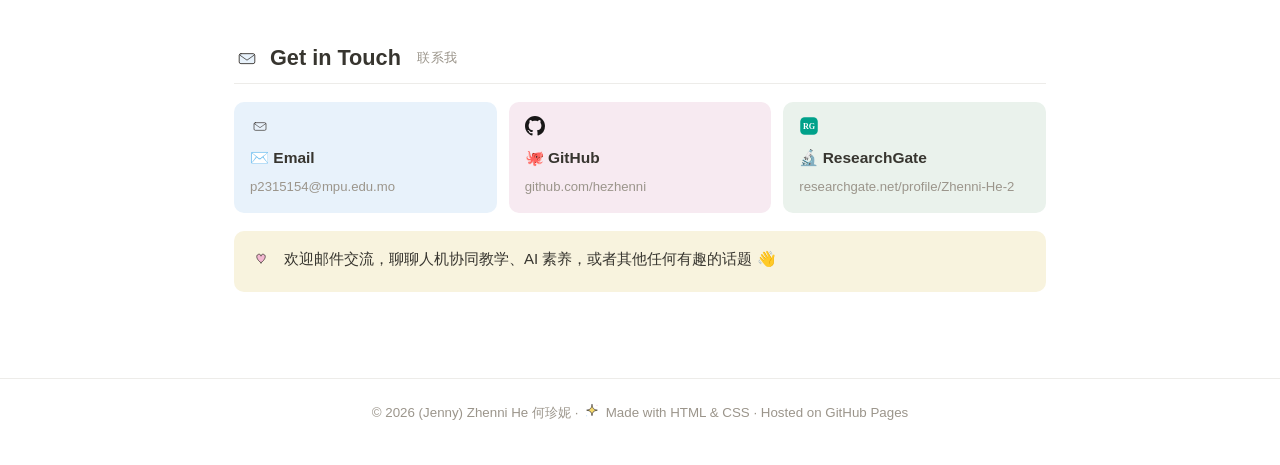
==== commit dd076a53: "Update index.html" ====
--- a/index.html
+++ b/index.html
@@ -74,7 +74,7 @@
         <span class="entry-date">2023.09 – 预计 2027.06</span>
       </div>
       <p>Doctor of Philosophy · 教育技术与创新（英文授课）<br>
-      <span class="muted">导师：彭祥佑 Prof. P. C. I. Pang　·　研究方向：人机协同教学与 AI 素养</span></p>
+      <span class="muted">导师：彭祥佑 Prof. Patrick Pang　·　研究方向：人机协同教学与 AI 素养</span></p>
     </div>
 
     <div class="entry">
